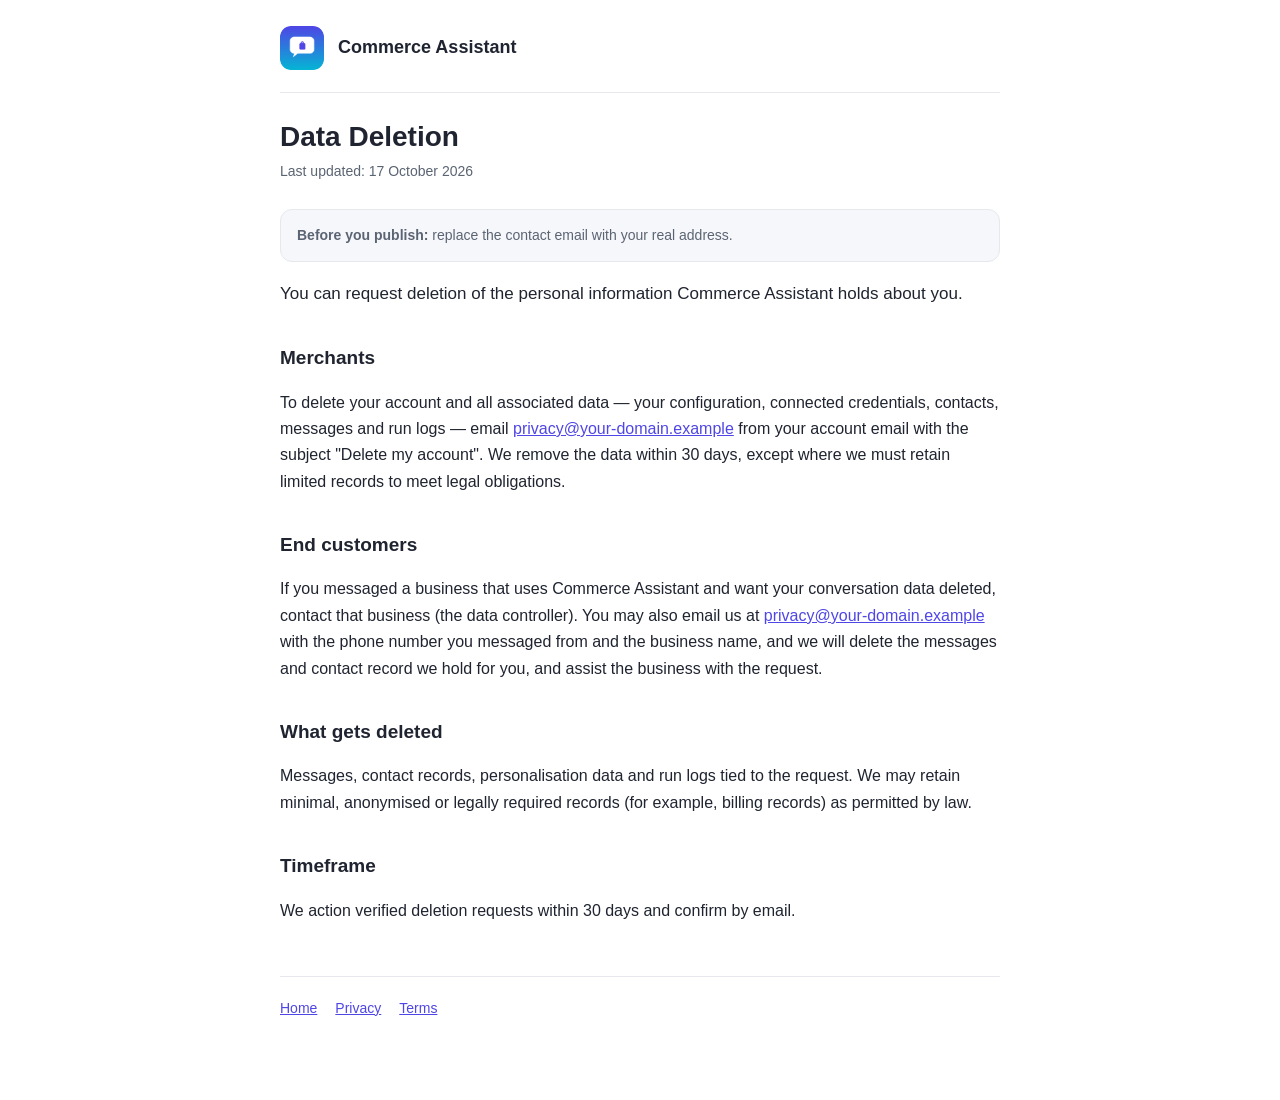
==== data-deletion.html @ bb908ad9 "Public site: privacy policy, terms, data deletion Co-Authored-By: Claude Opus 4.8 <noreply@anthropic" ====
<!doctype html>
<html lang="en">
<head>
<meta charset="utf-8">
<meta name="viewport" content="width=device-width, initial-scale=1">
<title>Data Deletion — Commerce Assistant</title>
<link rel="icon" href="icon.png">
<link rel="stylesheet" href="style.css">
</head>
<body>
<div class="wrap">
  <header class="site"><img src="icon.png" alt=""><span class="name">Commerce Assistant</span></header>

  <h1>Data Deletion</h1>
  <p class="updated">Last updated: 17 October 2026</p>

  <div class="note"><strong>Before you publish:</strong> replace the contact email with your
  real address.</div>

  <p class="lead">You can request deletion of the personal information Commerce Assistant
  holds about you.</p>

  <h2>Merchants</h2>
  <p>To delete your account and all associated data — your configuration, connected
  credentials, contacts, messages and run logs — email
  <a href="mailto:privacy@your-domain.example">privacy@your-domain.example</a> from your
  account email with the subject "Delete my account". We remove the data within 30 days,
  except where we must retain limited records to meet legal obligations.</p>

  <h2>End customers</h2>
  <p>If you messaged a business that uses Commerce Assistant and want your conversation
  data deleted, contact that business (the data controller). You may also email us at
  <a href="mailto:privacy@your-domain.example">privacy@your-domain.example</a> with the
  phone number you messaged from and the business name, and we will delete the messages
  and contact record we hold for you, and assist the business with the request.</p>

  <h2>What gets deleted</h2>
  <p>Messages, contact records, personalisation data and run logs tied to the request. We
  may retain minimal, anonymised or legally required records (for example, billing
  records) as permitted by law.</p>

  <h2>Timeframe</h2>
  <p>We action verified deletion requests within 30 days and confirm by email.</p>

  <footer class="site">
    <a href="index.html">Home</a><a href="privacy.html">Privacy</a><a href="terms.html">Terms</a>
  </footer>
</div>
</body>
</html>
---- style.css ----
:root{--ink:#1f2430;--muted:#5b6472;--line:#e6e8ee;--brand:#4F46E5;--bg:#ffffff}
*{box-sizing:border-box}
body{margin:0;font:16px/1.65 -apple-system,BlinkMacSystemFont,"Segoe UI",Roboto,Helvetica,Arial,sans-serif;color:var(--ink);background:var(--bg)}
.wrap{max-width:760px;margin:0 auto;padding:0 20px 80px}
header.site{display:flex;align-items:center;gap:14px;padding:26px 0 22px;border-bottom:1px solid var(--line);margin-bottom:26px}
header.site img{width:44px;height:44px;border-radius:11px;display:block}
header.site .name{font-weight:700;font-size:18px}
h1{font-size:28px;line-height:1.25;margin:16px 0 6px}
.updated{color:var(--muted);font-size:14px;margin:0 0 26px}
h2{font-size:19px;margin:34px 0 8px}
a{color:var(--brand)}
.note{background:#f6f7fb;border:1px solid var(--line);border-radius:12px;padding:14px 16px;font-size:14px;color:var(--muted);margin:18px 0}
table{border-collapse:collapse;width:100%;margin:12px 0;font-size:15px}
th,td{border:1px solid var(--line);padding:9px 11px;text-align:left;vertical-align:top}
th{background:#f6f7fb}
footer.site{margin-top:52px;padding-top:20px;border-top:1px solid var(--line);color:var(--muted);font-size:14px;display:flex;gap:18px;flex-wrap:wrap}
.lead{font-size:17px}
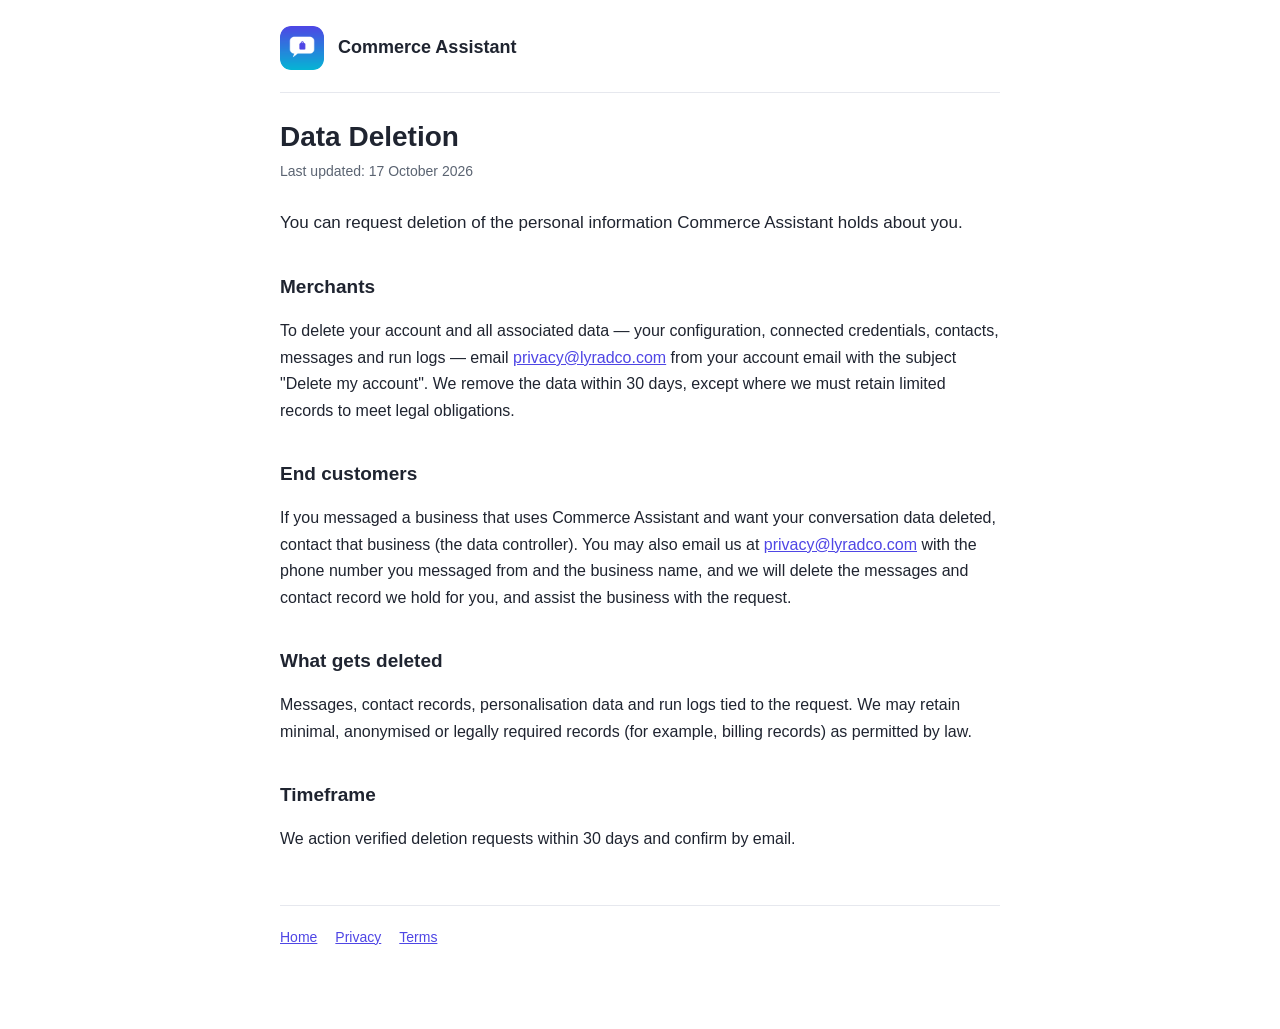
==== commit 8bfc6de2: "Fill company (Lyrad Co.) and contact emails; remove editor notes Co-Authored-By: Claude Opus 4.8 <no" ====
--- a/data-deletion.html
+++ b/data-deletion.html
@@ -14,23 +14,20 @@
   <h1>Data Deletion</h1>
   <p class="updated">Last updated: 17 October 2026</p>
 
-  <div class="note"><strong>Before you publish:</strong> replace the contact email with your
-  real address.</div>
-
   <p class="lead">You can request deletion of the personal information Commerce Assistant
   holds about you.</p>
 
   <h2>Merchants</h2>
   <p>To delete your account and all associated data — your configuration, connected
   credentials, contacts, messages and run logs — email
-  <a href="mailto:privacy@your-domain.example">privacy@your-domain.example</a> from your
+  <a href="mailto:privacy@lyradco.com">privacy@lyradco.com</a> from your
   account email with the subject "Delete my account". We remove the data within 30 days,
   except where we must retain limited records to meet legal obligations.</p>
 
   <h2>End customers</h2>
   <p>If you messaged a business that uses Commerce Assistant and want your conversation
   data deleted, contact that business (the data controller). You may also email us at
-  <a href="mailto:privacy@your-domain.example">privacy@your-domain.example</a> with the
+  <a href="mailto:privacy@lyradco.com">privacy@lyradco.com</a> with the
   phone number you messaged from and the business name, and we will delete the messages
   and contact record we hold for you, and assist the business with the request.</p>
 
